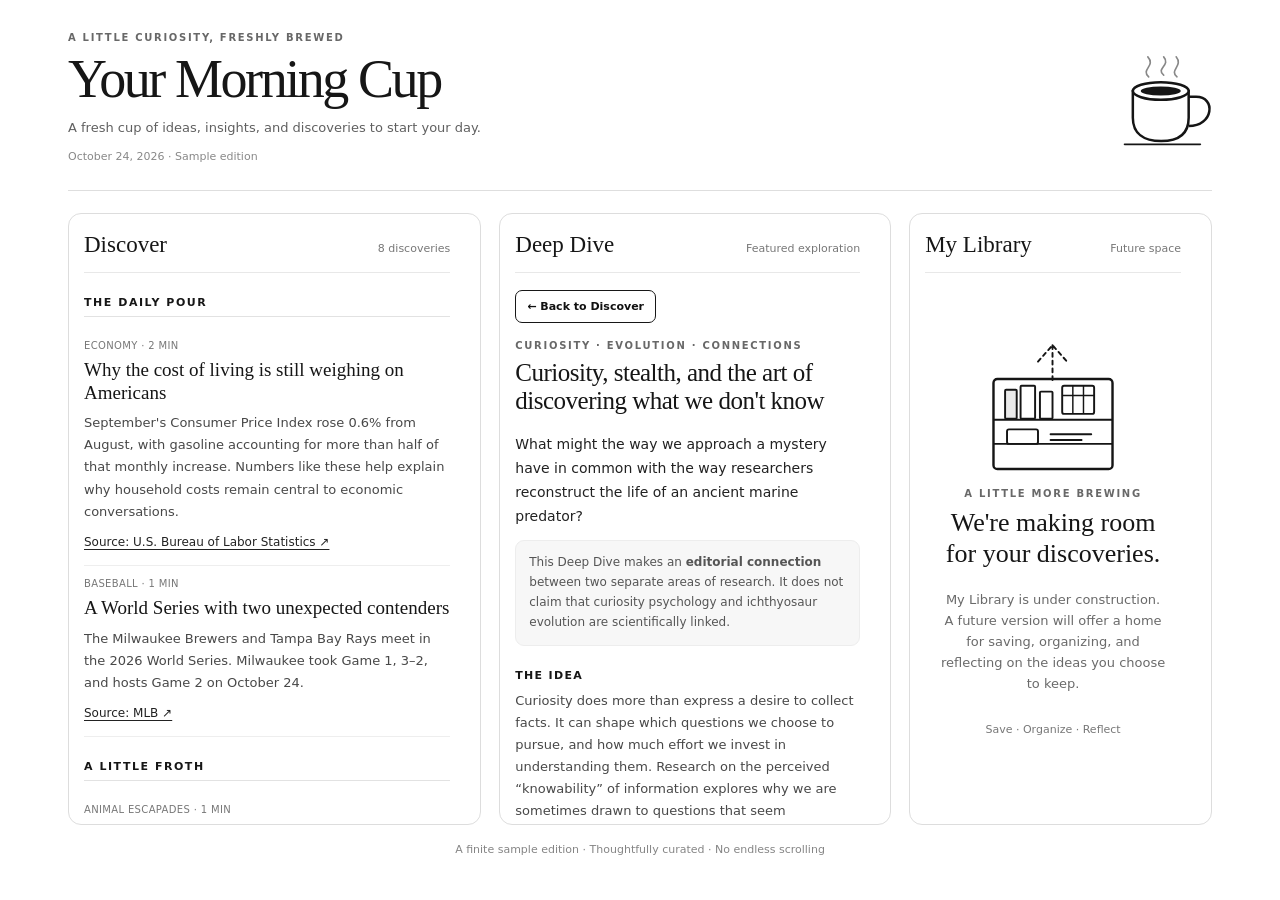
==== index.html @ abd4aefa "Publish Your Morning Cup Phase 1 standalone baseline" ====
<!doctype html><html lang="en"><head><meta charset="utf-8"><meta name="viewport" content="width=device-width, initial-scale=1"><meta name="theme-color" content="#ffffff"><meta name="description" content="Your Morning Cup: a finite, thoughtfully curated collection of ideas and discoveries."><title>Your Morning Cup — Phase 1 Prototype</title><link rel="stylesheet" href="styles.css"><script src="app.js" defer></script></head><body><main id="ymc" class="outer"><header class="hero"><div><div class="over">A little curiosity, freshly brewed</div><h1>Your Morning Cup</h1><p>A fresh cup of ideas, insights, and discoveries to start your day.</p><p style="margin-top:9px;font-size:11px;color:#888">October 24, 2026 · Sample edition</p></div><img class="cup" src="assets/coffee-cup.svg" alt="Illustration of a coffee cup" width="120" height="124"></header>
<nav class="tabs" aria-label="Morning Cup sections" role="tablist"><button class="tab" role="tab" aria-selected="true" aria-controls="ymc-discover" data-go="discover">Discover</button><button class="tab" role="tab" aria-selected="false" aria-controls="ymc-deep" data-go="deep" tabindex="-1">Deep Dive</button><button class="tab" role="tab" aria-selected="false" aria-controls="ymc-library" data-go="library" tabindex="-1">Library</button></nav>
<div class="panels"><section id="ymc-discover" class="pane active" role="tabpanel" aria-label="Discover"><div class="pane-scroll" id="ymc-scroll-discover"><div class="panehead"><h2>Discover</h2><span class="muted">8 discoveries</span></div>
<div class="sect">The Daily Pour</div>
<div class="item"><div class="meta">ECONOMY · 2 MIN</div><h3>Why the cost of living is still weighing on Americans</h3><p>September's Consumer Price Index rose 0.6% from August, with gasoline accounting for more than half of that monthly increase. Numbers like these help explain why household costs remain central to economic conversations.</p><div class="linkline"><a href="https://www.bls.gov/news.release/archives/cpi_10142026.htm" target="_blank" rel="noopener noreferrer">Source: U.S. Bureau of Labor Statistics ↗</a></div></div>
<div class="item"><div class="meta">BASEBALL · 1 MIN</div><h3>A World Series with two unexpected contenders</h3><p>The Milwaukee Brewers and Tampa Bay Rays meet in the 2026 World Series. Milwaukee took Game 1, 3–2, and hosts Game 2 on October 24.</p><div class="linkline"><a href="https://www.mlb.com/news/2026-mlb-playoff-and-world-series-schedule" target="_blank" rel="noopener noreferrer">Source: MLB ↗</a></div></div>
<div class="sect">A Little Froth</div>
<div class="item"><div class="meta">ANIMAL ESCAPADES · 1 MIN</div><h3>The cow who took the Baltimore Beltway</h3><p>A cow that slipped out of her enclosure in Pikesville, Maryland, led an unlikely neighborhood pursuit and ended up slowing traffic on Interstate 695. She was recovered safely.</p><div class="linkline"><a href="https://www.upi.com/Odd_News/2026/10/23/highway-cow-baltimore-county/2371792777080/" target="_blank" rel="noopener noreferrer">Source: UPI ↗</a></div></div>
<div class="item"><div class="meta">ANIMAL ESCAPADES · 1 MIN</div><h3>Two pelicans take an unscheduled outing</h3><p>Joey and Felicity left their habitat at the Pittsburgh Zoo and Aquarium. Both birds were safely recaptured and returned without injuries. Sometimes the lighter stories are simply worth a smile.</p><div class="linkline"><a href="https://www.cbsnews.com/pittsburgh/news/pittsburgh-zoo-pelicans-leave-enclosure/" target="_blank" rel="noopener noreferrer">Source: CBS Pittsburgh ↗</a></div></div>
<div class="sect">Something to Chew On</div>
<div class="item"><div class="meta">PSYCHOLOGY · LEARNING · 3 MIN</div><h3>Curiosity grows when an answer feels within reach</h3><p>Research into curiosity suggests that the sense that a question can be answered—the perceived “knowability” of information—can help explain when curiosity leads people to explore and learn.</p><div class="linkline"><a href="https://pubmed.ncbi.nlm.nih.gov/42365778/" target="_blank" rel="noopener noreferrer">Source: PubMed abstract ↗</a><button class="diveBtn" data-dive="1">Take a Deeper Dive?</button></div></div>
<div class="item"><div class="meta">ASTRONOMY · 2 MIN</div><h3>Look up: the Moon visits the Seven Sisters</h3><p>On October 27–28, the Moon will appear near the Pleiades star cluster. NASA notes that the cluster is visible to the unaided eye, while binoculars reveal more of its beauty.</p><div class="linkline"><a href="https://science.nasa.gov/solar-system/skywatching/whats-up-october-2026-skywatching-tips-from-nasa/" target="_blank" rel="noopener noreferrer">Source: NASA ↗</a></div></div>
<div class="item"><div class="meta">PALEONTOLOGY · 3 MIN</div><h3>A Jurassic hunter with surprising stealth</h3><p>A remarkably preserved ichthyosaur flipper suggests adaptations that may have helped this marine predator hunt quietly. Researchers infer possible hydroacoustic benefits from unusual soft-tissue structures.</p><div class="linkline"><a href="https://www.nature.com/articles/s41586-025-09271-w" target="_blank" rel="noopener noreferrer">Source: Nature abstract ↗</a><button class="diveBtn" data-dive="1">Take a Deeper Dive?</button></div></div>
<div class="sect">The Last Sip</div>
<div class="item"><div class="quote"><p>“Imagination will often carry us to worlds that never were. But without it we go nowhere.”</p><span class="muted">— Carl Sagan</span></div><a href="https://carlsagan.com/books/" target="_blank" rel="noopener noreferrer">Source: The Carl Sagan Portal ↗</a></div>
<div class="edition-end"><svg width="40" height="35" viewBox="0 0 55 50" fill="none" aria-hidden="true"><path d="M8 12h30v17c0 9-6 13-15 13S8 38 8 29V12ZM38 17h7c10 0 8 18-7 18M3 46h46" stroke="#151515" stroke-width="2.5" stroke-linecap="round"/></svg><div class="cupend">Your cup is empty. For now.</div><div class="muted">Enjoy the rest of your day.</div></div></div></section>
<section id="ymc-deep" class="pane" role="tabpanel" aria-label="Deep Dive"><div class="pane-scroll" id="ymc-scroll-deep"><div class="panehead"><h2>Deep Dive</h2><span class="muted">Featured exploration</span></div><button class="back" id="ymc-back">← Back to Discover</button><article class="article"><div class="over">Curiosity · Evolution · Connections</div><h2>Curiosity, stealth, and the art of discovering what we don't know</h2><p class="intro">What might the way we approach a mystery have in common with the way researchers reconstruct the life of an ancient marine predator?</p><div class="note">This Deep Dive makes an <strong>editorial connection</strong> between two separate areas of research. It does not claim that curiosity psychology and ichthyosaur evolution are scientifically linked.</div>
<h4>The Idea</h4><p>Curiosity does more than express a desire to collect facts. It can shape which questions we choose to pursue, and how much effort we invest in understanding them. Research on the perceived “knowability” of information explores why we are sometimes drawn to questions that seem answerable, even when we lack the answer.</p><p>We might not be equally curious about everything we don't know. A question becomes especially inviting when there is just enough of a foothold to believe that investigation will lead somewhere.</p>
<h4>The Unexpected Connection</h4><p>Consider a fossilized flipper from the Jurassic ichthyosaur <em>Temnodontosaurus</em>. Preserved anatomical details—including a serrated trailing edge and other soft-tissue structures—have helped scientists investigate a much larger question: how did this marine predator hunt?</p><p>Researchers used the evidence to propose that those structures helped reduce sound and supported stealth in dimly lit water. The preserved fossil doesn't directly show an ancient hunt; it provides clues from which researchers can make a constrained inference.</p><p>Here lies our editorial connection: both stories illustrate the value of pursuing a question through partial information. In one case, researchers investigate how people become curious; in the other, paleontologists use a rare specimen to investigate behavior that cannot be witnessed directly.</p>
<h4>Where the Comparison Ends</h4><p>The two fields use different evidence and methods. The ichthyosaur study is not evidence about human learning, and curiosity research doesn't explain the animal's evolutionary adaptations. The connection is a way to think about inquiry, not a shared scientific mechanism.</p>
<h4>A Thought to Take Away</h4><p>A good question often sits between what we already understand and what the available evidence might allow us to discover. Sometimes the smallest clue opens an unexpectedly interesting path.</p>
<div class="note"><strong>Want to explore further?</strong> This Deep Dive brings together ideas from the sources below and presents them in a shorter, more accessible format. For a fuller understanding, including the original research and its nuances, explore the linked sources.</div><h4>Sources</h4><ul class="source-list"><li><a href="https://pubmed.ncbi.nlm.nih.gov/42365778/" target="_blank" rel="noopener noreferrer">Knowability predicts curiosity and learning — PubMed abstract ↗</a></li><li><a href="https://www.nature.com/articles/s41586-025-09271-w" target="_blank" rel="noopener noreferrer">Adaptations for stealth in the wing-like flippers of a large ichthyosaur — Nature abstract ↗</a></li></ul><p class="muted">The synthesis above is bounded by the publicly accessible research abstracts; it is not presented as a review of inaccessible full texts.</p><h4>Other Places to Explore</h4><p>For related curiosity-driven exploration, NASA's <a href="https://science.nasa.gov/" target="_blank" rel="noopener noreferrer">open science resources ↗</a> provide another starting point for investigating questions about the natural world.</p></article></div></section>
<section id="ymc-library" class="pane" role="tabpanel" aria-label="Library"><div class="pane-scroll"><div class="panehead"><h2>My Library</h2><span class="muted">Future space</span></div><div class="libraryView"><svg width="150" height="155" viewBox="0 0 155 155" fill="none" aria-label="Illustration of a library under construction" role="img"><rect x="16" y="45" width="123" height="93" rx="4" stroke="#151515" stroke-width="2.5"/><path d="M16 112h123M16 87h123" stroke="#151515" stroke-width="2"/><rect x="28" y="56" width="12" height="30" rx="1" fill="#eaeaea" stroke="#151515" stroke-width="2"/><rect x="44" y="52" width="15" height="34" rx="1" stroke="#151515" stroke-width="2"/><rect x="64" y="58" width="13" height="28" rx="1" stroke="#151515" stroke-width="2"/><rect x="87" y="52" width="33" height="29" rx="2" stroke="#151515" stroke-width="2"/><path d="M87 62h33M98 52v29M109 52v29" stroke="#151515" stroke-width="1.5"/><rect x="30" y="97" width="32" height="15" rx="2" stroke="#151515" stroke-width="2"/><path d="M75 102h42M75 108h32" stroke="#151515" stroke-width="2" stroke-linecap="round"/><path d="M62 27l15-17 15 17M77 10v37" stroke="#151515" stroke-width="2" stroke-linecap="round" stroke-linejoin="round" stroke-dasharray="4 4"/></svg><div class="over">A little more brewing</div><h3>We're making room<br>for your discoveries.</h3><p>My Library is under construction. A future version will offer a home for saving, organizing, and reflecting on the ideas you choose to keep.</p><div class="muted" style="margin-top:16px">Save · Organize · Reflect</div></div></div></section></div><footer class="foot">A finite sample edition · Thoughtfully curated · No endless scrolling</footer></main></body></html>
---- styles.css ----
:root{font-family:ui-sans-serif,system-ui,-apple-system,BlinkMacSystemFont,"Segoe UI",sans-serif;color:#161616;background:#fff}*{box-sizing:border-box}body{margin:0}button{font:inherit;cursor:pointer}a{color:#222;text-decoration:underline;text-underline-offset:3px}button:focus-visible,a:focus-visible{outline:3px solid #111;outline-offset:3px}.outer{max-width:1180px;margin:auto;padding:24px 18px 18px}.hero{display:flex;justify-content:space-between;gap:20px;align-items:center;border-bottom:1px solid #dedede;padding:8px 0 22px}h1{font-family:Georgia,serif;font-size:clamp(32px,6vw,54px);font-weight:500;line-height:1.08;letter-spacing:-.045em;margin:7px 0 10px}.over{font-size:10px;letter-spacing:.17em;text-transform:uppercase;font-weight:750;color:#686868}.hero p{font-size:13px;line-height:1.6;color:#606060;margin:0;max-width:440px}.cup{width:100px;height:105px;flex-shrink:0}.tabs{display:flex;margin-top:18px;border-bottom:1px solid #ddd;gap:3px}.tab{background:white;border:0;color:#777;padding:13px 15px;font-size:13px;border-bottom:2px solid transparent}.tab[aria-selected=true]{color:#111;font-weight:750;border-bottom-color:#111}.panels{display:grid;grid-template-columns:1fr;gap:18px;margin-top:18px}.pane{display:none;min-width:0;border:1px solid #ddd;border-radius:13px;background:white;overflow:hidden}.pane.active{display:block}.pane-scroll{max-height:590px;overflow-y:auto;overscroll-behavior:contain;scrollbar-gutter:stable;padding:20px 19px}.panehead{display:flex;align-items:baseline;justify-content:space-between;gap:8px;border-bottom:1px solid #e8e8e8;padding-bottom:14px;margin-bottom:17px}.panehead h2{font-family:Georgia,serif;font-size:26px;font-weight:500;margin:0}.muted{color:#777;font-size:11px}.sect{margin:23px 0 11px;padding-bottom:7px;border-bottom:1px solid #e2e2e2;font-size:11px;letter-spacing:.14em;text-transform:uppercase;font-weight:800}.sect:first-of-type{margin-top:5px}.item{padding:12px 0 16px;border-bottom:1px solid #eee}.item:last-child{border-bottom:0}.meta{font-size:10px;color:#777;letter-spacing:.035em}h3{font-family:Georgia,serif;font-size:20px;line-height:1.2;font-weight:500;margin:8px 0}.item p,.article p{font-size:13px;line-height:1.7;color:#484848;margin:7px 0 12px}.linkline{display:flex;align-items:center;gap:14px;flex-wrap:wrap}.linkline a{font-size:12px}.diveBtn,.back{border:1px solid #171717;background:#171717;color:#fff;border-radius:7px;font-size:11px;padding:9px 11px;font-weight:700}.back{background:#fff;color:#111;margin-bottom:17px}.article h2{font-family:Georgia,serif;font-size:29px;font-weight:500;line-height:1.15;letter-spacing:-.02em;margin:8px 0 17px}.article h4{font-size:11px;text-transform:uppercase;letter-spacing:.12em;margin:23px 0 8px}.article .intro{font-size:14px;color:#222}.quote{border-left:2px solid #222;padding:8px 15px;margin:14px 0}.quote p{font-family:Georgia,serif;font-size:18px;line-height:1.5;color:#222}.libraryView{min-height:380px;display:flex;flex-direction:column;align-items:center;justify-content:center;text-align:center;padding:15px}.libraryView h3{font-size:26px}.libraryView p{font-size:13px;line-height:1.6;color:#6a6a6a;max-width:260px}.foot{padding:18px 0 5px;text-align:center;color:#858585;font-size:11px}.source-list{padding-left:18px}.source-list li{font-size:12px;line-height:1.6;margin:7px 0}.edition-end{text-align:center;padding:25px 10px 5px}.edition-end .cupend{font-family:Georgia,serif;font-size:19px;margin:6px 0}.note{background:#f7f7f7;border:1px solid #ededed;border-radius:9px;padding:12px 13px;font-size:12px;line-height:1.65;color:#555;margin:12px 0}@media(min-width:1000px){.tabs{display:none}.panels{grid-template-columns:1.16fr 1.1fr .85fr;margin-top:22px}.pane,.pane.active{display:block}.pane-scroll{height:610px;max-height:610px;padding:18px 15px}.panehead h2{font-size:23px}.hero{padding-bottom:24px}.item h3{font-size:19px}.article h2{font-size:25px}.libraryView{min-height:490px}}@media(min-width:640px) and (max-width:999px){.outer{padding:30px}.pane-scroll{max-height:650px}.cup{width:116px;height:120px}}@media(max-width:390px){.outer{padding:18px 12px}.hero{gap:8px}.cup{width:72px;height:86px}.tab{padding:12px 11px}.pane-scroll{padding:17px 14px}}
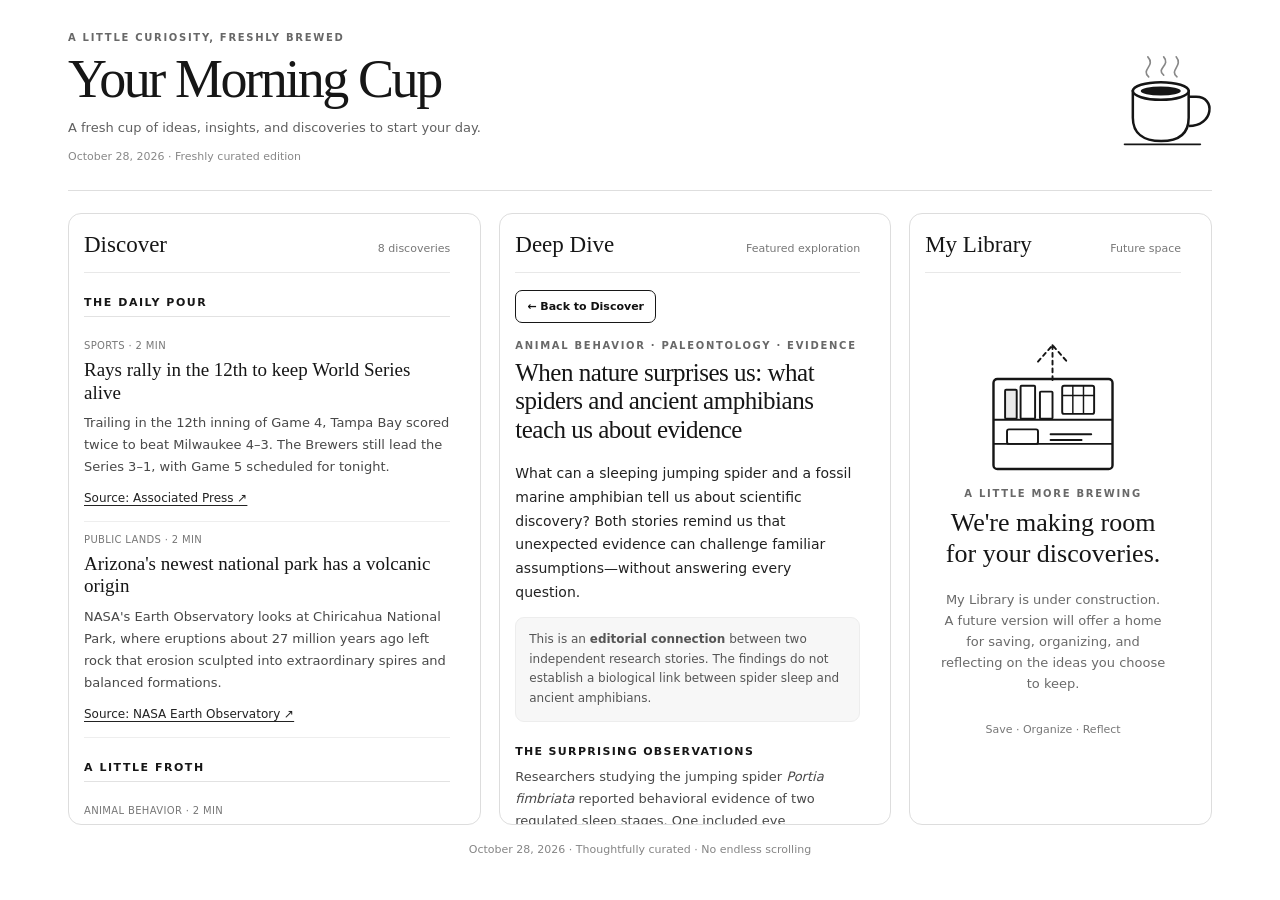
==== commit fc8428b9: "Refresh October 28 edition with new sourced discoveries and Deep Dive" ====
--- a/index.html
+++ b/index.html
@@ -1,23 +1,19 @@
-<!doctype html><html lang="en"><head><meta charset="utf-8"><meta name="viewport" content="width=device-width, initial-scale=1"><meta name="theme-color" content="#ffffff"><meta name="description" content="Your Morning Cup: a finite, thoughtfully curated collection of ideas and discoveries."><title>Your Morning Cup — Phase 1 Prototype</title><link rel="stylesheet" href="styles.css"><script src="app.js" defer></script></head><body><main id="ymc" class="outer"><header class="hero"><div><div class="over">A little curiosity, freshly brewed</div><h1>Your Morning Cup</h1><p>A fresh cup of ideas, insights, and discoveries to start your day.</p><p style="margin-top:9px;font-size:11px;color:#888">October 24, 2026 · Sample edition</p></div><img class="cup" src="assets/coffee-cup.svg" alt="Illustration of a coffee cup" width="120" height="124"></header>
-<nav class="tabs" aria-label="Morning Cup sections" role="tablist"><button class="tab" role="tab" aria-selected="true" aria-controls="ymc-discover" data-go="discover">Discover</button><button class="tab" role="tab" aria-selected="false" aria-controls="ymc-deep" data-go="deep" tabindex="-1">Deep Dive</button><button class="tab" role="tab" aria-selected="false" aria-controls="ymc-library" data-go="library" tabindex="-1">Library</button></nav>
-<div class="panels"><section id="ymc-discover" class="pane active" role="tabpanel" aria-label="Discover"><div class="pane-scroll" id="ymc-scroll-discover"><div class="panehead"><h2>Discover</h2><span class="muted">8 discoveries</span></div>
+<!DOCTYPE html>
+<html lang="en"><head><meta charset="utf-8"/><meta content="width=device-width, initial-scale=1" name="viewport"/><meta content="#ffffff" name="theme-color"/><meta content="Your Morning Cup: a finite, thoughtfully curated collection of ideas and discoveries." name="description"/><title>Your Morning Cup — Phase 1 Prototype</title><link href="styles.css" rel="stylesheet"/><script defer="" src="app.js"></script></head><body><main class="outer" id="ymc"><header class="hero"><div><div class="over">A little curiosity, freshly brewed</div><h1>Your Morning Cup</h1><p>A fresh cup of ideas, insights, and discoveries to start your day.</p><p style="margin-top:9px;font-size:11px;color:#888">October 28, 2026 · Freshly curated edition</p></div><img alt="Illustration of a coffee cup" class="cup" height="124" src="assets/coffee-cup.svg" width="120"/></header>
+<nav aria-label="Morning Cup sections" class="tabs" role="tablist"><button aria-controls="ymc-discover" aria-selected="true" class="tab" data-go="discover" role="tab">Discover</button><button aria-controls="ymc-deep" aria-selected="false" class="tab" data-go="deep" role="tab" tabindex="-1">Deep Dive</button><button aria-controls="ymc-library" aria-selected="false" class="tab" data-go="library" role="tab" tabindex="-1">Library</button></nav>
+<div class="panels"><section aria-label="Discover" class="pane active" id="ymc-discover" role="tabpanel"><div class="pane-scroll" id="ymc-scroll-discover"><div class="panehead"><h2>Discover</h2><span class="muted">8 discoveries</span></div>
 <div class="sect">The Daily Pour</div>
-<div class="item"><div class="meta">ECONOMY · 2 MIN</div><h3>Why the cost of living is still weighing on Americans</h3><p>September's Consumer Price Index rose 0.6% from August, with gasoline accounting for more than half of that monthly increase. Numbers like these help explain why household costs remain central to economic conversations.</p><div class="linkline"><a href="https://www.bls.gov/news.release/archives/cpi_10142026.htm" target="_blank" rel="noopener noreferrer">Source: U.S. Bureau of Labor Statistics ↗</a></div></div>
-<div class="item"><div class="meta">BASEBALL · 1 MIN</div><h3>A World Series with two unexpected contenders</h3><p>The Milwaukee Brewers and Tampa Bay Rays meet in the 2026 World Series. Milwaukee took Game 1, 3–2, and hosts Game 2 on October 24.</p><div class="linkline"><a href="https://www.mlb.com/news/2026-mlb-playoff-and-world-series-schedule" target="_blank" rel="noopener noreferrer">Source: MLB ↗</a></div></div>
+<div class="item"><div class="meta">SPORTS · 2 MIN</div><h3>Rays rally in the 12th to keep World Series alive</h3><p>Trailing in the 12th inning of Game 4, Tampa Bay scored twice to beat Milwaukee 4–3. The Brewers still lead the Series 3–1, with Game 5 scheduled for tonight.</p><div class="linkline"><a href="https://apnews.com/article/8b8b1c9dba76a30e74ddaca2a929847b" rel="noopener noreferrer" target="_blank">Source: Associated Press ↗</a></div></div>
+<div class="item"><div class="meta">PUBLIC LANDS · 2 MIN</div><h3>Arizona's newest national park has a volcanic origin</h3><p>NASA's Earth Observatory looks at Chiricahua National Park, where eruptions about 27 million years ago left rock that erosion sculpted into extraordinary spires and balanced formations.</p><div class="linkline"><a href="https://science.nasa.gov/earth/earth-observatory/the-land-of-the-standing-up-rocks/" rel="noopener noreferrer" target="_blank">Source: NASA Earth Observatory ↗</a></div></div>
 <div class="sect">A Little Froth</div>
-<div class="item"><div class="meta">ANIMAL ESCAPADES · 1 MIN</div><h3>The cow who took the Baltimore Beltway</h3><p>A cow that slipped out of her enclosure in Pikesville, Maryland, led an unlikely neighborhood pursuit and ended up slowing traffic on Interstate 695. She was recovered safely.</p><div class="linkline"><a href="https://www.upi.com/Odd_News/2026/10/23/highway-cow-baltimore-county/2371792777080/" target="_blank" rel="noopener noreferrer">Source: UPI ↗</a></div></div>
-<div class="item"><div class="meta">ANIMAL ESCAPADES · 1 MIN</div><h3>Two pelicans take an unscheduled outing</h3><p>Joey and Felicity left their habitat at the Pittsburgh Zoo and Aquarium. Both birds were safely recaptured and returned without injuries. Sometimes the lighter stories are simply worth a smile.</p><div class="linkline"><a href="https://www.cbsnews.com/pittsburgh/news/pittsburgh-zoo-pelicans-leave-enclosure/" target="_blank" rel="noopener noreferrer">Source: CBS Pittsburgh ↗</a></div></div>
+<div class="item"><div class="meta">ANIMAL BEHAVIOR · 2 MIN</div><h3>Do spiders dream? Their sleep is surprisingly complicated</h3><p>Researchers studying jumping spiders observed two sleep stages, including REM-like eye movements and muscle twitches. The findings do not establish that spiders dream—but they do challenge simple assumptions about animal sleep.</p><div class="linkline"><a href="https://www.sciencedaily.com/releases/2026/10/261026225555.htm" rel="noopener noreferrer" target="_blank">Source: ScienceDaily / University of Bonn ↗</a><button class="diveBtn" data-dive="1">Take a Deeper Dive?</button></div></div>
+<div class="item"><div class="meta">SPACE ODDITIES · 1 MIN</div><h3>One moon briefly disappears behind another</h3><p>NASA's astronomy picture for today shows Ganymede passing in front of Io. The rare mutual occultation is a reminder that Jupiter's moons put on their own celestial performances.</p><div class="linkline"><a href="https://science.nasa.gov/image-article/apod-2026-october-28-the-mutual-occultation-of-ganymede-and-io/" rel="noopener noreferrer" target="_blank">Source: NASA Astronomy Picture of the Day ↗</a></div></div>
 <div class="sect">Something to Chew On</div>
-<div class="item"><div class="meta">PSYCHOLOGY · LEARNING · 3 MIN</div><h3>Curiosity grows when an answer feels within reach</h3><p>Research into curiosity suggests that the sense that a question can be answered—the perceived “knowability” of information—can help explain when curiosity leads people to explore and learn.</p><div class="linkline"><a href="https://pubmed.ncbi.nlm.nih.gov/42365778/" target="_blank" rel="noopener noreferrer">Source: PubMed abstract ↗</a><button class="diveBtn" data-dive="1">Take a Deeper Dive?</button></div></div>
-<div class="item"><div class="meta">ASTRONOMY · 2 MIN</div><h3>Look up: the Moon visits the Seven Sisters</h3><p>On October 27–28, the Moon will appear near the Pleiades star cluster. NASA notes that the cluster is visible to the unaided eye, while binoculars reveal more of its beauty.</p><div class="linkline"><a href="https://science.nasa.gov/solar-system/skywatching/whats-up-october-2026-skywatching-tips-from-nasa/" target="_blank" rel="noopener noreferrer">Source: NASA ↗</a></div></div>
-<div class="item"><div class="meta">PALEONTOLOGY · 3 MIN</div><h3>A Jurassic hunter with surprising stealth</h3><p>A remarkably preserved ichthyosaur flipper suggests adaptations that may have helped this marine predator hunt quietly. Researchers infer possible hydroacoustic benefits from unusual soft-tissue structures.</p><div class="linkline"><a href="https://www.nature.com/articles/s41586-025-09271-w" target="_blank" rel="noopener noreferrer">Source: Nature abstract ↗</a><button class="diveBtn" data-dive="1">Take a Deeper Dive?</button></div></div>
+<div class="item"><div class="meta">PALEONTOLOGY · 3 MIN</div><h3>An ancient amphibian that lived at sea</h3><p>New fossils from roughly 237 million years ago point to an armored amphibian that may have spent its life in salt water—an unexpected evolutionary solution for animals whose skin generally presents challenges in marine environments.</p><div class="linkline"><a href="https://www.reuters.com/business/environment/ancient-armored-bottom-feeder-is-first-seagoing-amphibian-2026-10-27/" rel="noopener noreferrer" target="_blank">Source: Reuters ↗</a><button class="diveBtn" data-dive="1">Take a Deeper Dive?</button></div></div>
+<div class="item"><div class="meta">GEOLOGY · 2 MIN</div><h3>How volcanoes built a landscape of stone towers</h3><p>The rock pinnacles at Chiricahua began with enormous volcanic deposits; weathering and erosion did the patient sculpting. NASA's satellite view reveals the larger landscape surrounding those formations.</p><div class="linkline"><a href="https://science.nasa.gov/earth/earth-observatory/the-land-of-the-standing-up-rocks/" rel="noopener noreferrer" target="_blank">Source: NASA Earth Observatory ↗</a></div></div>
+<div class="item"><div class="meta">ASTRONOMY · 2 MIN</div><h3>Why Jupiter's moons sometimes eclipse each other</h3><p>The alignment needed to see one Galilean moon pass in front of another from Earth occurs around Jupiter's equinox. These events reveal how our viewing angle changes what we can observe.</p><div class="linkline"><a href="https://science.nasa.gov/image-article/apod-2026-october-28-the-mutual-occultation-of-ganymede-and-io/" rel="noopener noreferrer" target="_blank">Source: NASA Astronomy Picture of the Day ↗</a></div></div>
 <div class="sect">The Last Sip</div>
-<div class="item"><div class="quote"><p>“Imagination will often carry us to worlds that never were. But without it we go nowhere.”</p><span class="muted">— Carl Sagan</span></div><a href="https://carlsagan.com/books/" target="_blank" rel="noopener noreferrer">Source: The Carl Sagan Portal ↗</a></div>
-<div class="edition-end"><svg width="40" height="35" viewBox="0 0 55 50" fill="none" aria-hidden="true"><path d="M8 12h30v17c0 9-6 13-15 13S8 38 8 29V12ZM38 17h7c10 0 8 18-7 18M3 46h46" stroke="#151515" stroke-width="2.5" stroke-linecap="round"/></svg><div class="cupend">Your cup is empty. For now.</div><div class="muted">Enjoy the rest of your day.</div></div></div></section>
-<section id="ymc-deep" class="pane" role="tabpanel" aria-label="Deep Dive"><div class="pane-scroll" id="ymc-scroll-deep"><div class="panehead"><h2>Deep Dive</h2><span class="muted">Featured exploration</span></div><button class="back" id="ymc-back">← Back to Discover</button><article class="article"><div class="over">Curiosity · Evolution · Connections</div><h2>Curiosity, stealth, and the art of discovering what we don't know</h2><p class="intro">What might the way we approach a mystery have in common with the way researchers reconstruct the life of an ancient marine predator?</p><div class="note">This Deep Dive makes an <strong>editorial connection</strong> between two separate areas of research. It does not claim that curiosity psychology and ichthyosaur evolution are scientifically linked.</div>
-<h4>The Idea</h4><p>Curiosity does more than express a desire to collect facts. It can shape which questions we choose to pursue, and how much effort we invest in understanding them. Research on the perceived “knowability” of information explores why we are sometimes drawn to questions that seem answerable, even when we lack the answer.</p><p>We might not be equally curious about everything we don't know. A question becomes especially inviting when there is just enough of a foothold to believe that investigation will lead somewhere.</p>
-<h4>The Unexpected Connection</h4><p>Consider a fossilized flipper from the Jurassic ichthyosaur <em>Temnodontosaurus</em>. Preserved anatomical details—including a serrated trailing edge and other soft-tissue structures—have helped scientists investigate a much larger question: how did this marine predator hunt?</p><p>Researchers used the evidence to propose that those structures helped reduce sound and supported stealth in dimly lit water. The preserved fossil doesn't directly show an ancient hunt; it provides clues from which researchers can make a constrained inference.</p><p>Here lies our editorial connection: both stories illustrate the value of pursuing a question through partial information. In one case, researchers investigate how people become curious; in the other, paleontologists use a rare specimen to investigate behavior that cannot be witnessed directly.</p>
-<h4>Where the Comparison Ends</h4><p>The two fields use different evidence and methods. The ichthyosaur study is not evidence about human learning, and curiosity research doesn't explain the animal's evolutionary adaptations. The connection is a way to think about inquiry, not a shared scientific mechanism.</p>
-<h4>A Thought to Take Away</h4><p>A good question often sits between what we already understand and what the available evidence might allow us to discover. Sometimes the smallest clue opens an unexpectedly interesting path.</p>
-<div class="note"><strong>Want to explore further?</strong> This Deep Dive brings together ideas from the sources below and presents them in a shorter, more accessible format. For a fuller understanding, including the original research and its nuances, explore the linked sources.</div><h4>Sources</h4><ul class="source-list"><li><a href="https://pubmed.ncbi.nlm.nih.gov/42365778/" target="_blank" rel="noopener noreferrer">Knowability predicts curiosity and learning — PubMed abstract ↗</a></li><li><a href="https://www.nature.com/articles/s41586-025-09271-w" target="_blank" rel="noopener noreferrer">Adaptations for stealth in the wing-like flippers of a large ichthyosaur — Nature abstract ↗</a></li></ul><p class="muted">The synthesis above is bounded by the publicly accessible research abstracts; it is not presented as a review of inaccessible full texts.</p><h4>Other Places to Explore</h4><p>For related curiosity-driven exploration, NASA's <a href="https://science.nasa.gov/" target="_blank" rel="noopener noreferrer">open science resources ↗</a> provide another starting point for investigating questions about the natural world.</p></article></div></section>
-<section id="ymc-library" class="pane" role="tabpanel" aria-label="Library"><div class="pane-scroll"><div class="panehead"><h2>My Library</h2><span class="muted">Future space</span></div><div class="libraryView"><svg width="150" height="155" viewBox="0 0 155 155" fill="none" aria-label="Illustration of a library under construction" role="img"><rect x="16" y="45" width="123" height="93" rx="4" stroke="#151515" stroke-width="2.5"/><path d="M16 112h123M16 87h123" stroke="#151515" stroke-width="2"/><rect x="28" y="56" width="12" height="30" rx="1" fill="#eaeaea" stroke="#151515" stroke-width="2"/><rect x="44" y="52" width="15" height="34" rx="1" stroke="#151515" stroke-width="2"/><rect x="64" y="58" width="13" height="28" rx="1" stroke="#151515" stroke-width="2"/><rect x="87" y="52" width="33" height="29" rx="2" stroke="#151515" stroke-width="2"/><path d="M87 62h33M98 52v29M109 52v29" stroke="#151515" stroke-width="1.5"/><rect x="30" y="97" width="32" height="15" rx="2" stroke="#151515" stroke-width="2"/><path d="M75 102h42M75 108h32" stroke="#151515" stroke-width="2" stroke-linecap="round"/><path d="M62 27l15-17 15 17M77 10v37" stroke="#151515" stroke-width="2" stroke-linecap="round" stroke-linejoin="round" stroke-dasharray="4 4"/></svg><div class="over">A little more brewing</div><h3>We're making room<br>for your discoveries.</h3><p>My Library is under construction. A future version will offer a home for saving, organizing, and reflecting on the ideas you choose to keep.</p><div class="muted" style="margin-top:16px">Save · Organize · Reflect</div></div></div></section></div><footer class="foot">A finite sample edition · Thoughtfully curated · No endless scrolling</footer></main></body></html>+<div class="item"><div class="quote"><p>“Imagination will often carry us to worlds that never were. But without it we go nowhere.”</p><span class="muted">— Carl Sagan</span></div><a href="https://carlsagan.com/books/" rel="noopener noreferrer" target="_blank">Source: The Carl Sagan Portal ↗</a></div>
+<div class="edition-end"><svg aria-hidden="true" fill="none" height="35" viewbox="0 0 55 50" width="40"><path d="M8 12h30v17c0 9-6 13-15 13S8 38 8 29V12ZM38 17h7c10 0 8 18-7 18M3 46h46" stroke="#151515" stroke-linecap="round" stroke-width="2.5"></path></svg><div class="cupend">Your cup is empty. For now.</div><div class="muted">Enjoy the rest of your day.</div></div></div></section>
+<section aria-label="Deep Dive" class="pane" id="ymc-deep" role="tabpanel"><div class="pane-scroll" id="ymc-scroll-deep"><div class="panehead"><h2>Deep Dive</h2><span class="muted">Featured exploration</span></div><button class="back" id="ymc-back">← Back to Discover</button><article class="article"><div class="over">Animal behavior · Paleontology · Evidence</div><h2>When nature surprises us: what spiders and ancient amphibians teach us about evidence</h2><p class="intro">What can a sleeping jumping spider and a fossil marine amphibian tell us about scientific discovery? Both stories remind us that unexpected evidence can challenge familiar assumptions—without answering every question.</p><div class="note">This is an <strong>editorial connection</strong> between two independent research stories. The findings do not establish a biological link between spider sleep and ancient amphibians.</div><h4>The surprising observations</h4><p>Researchers studying the jumping spider <em>Portia fimbriata</em> reported behavioral evidence of two regulated sleep stages. One included eye movements and muscle twitches similar in appearance to REM sleep. That is intriguing, but it does not show that spiders experience dreams.</p><p>Separately, fossil discoveries in China point to <em>Gerrothorax maritimus</em>, an amphibian that apparently lived in Triassic seas about 237 million years ago. Its armor and other characteristics have prompted hypotheses about how it managed the challenges of salt water.</p><h4>What the evidence can—and cannot—tell us</h4><p>Spider researchers observed behavior and responses to disturbance; they did not directly measure dream experiences. Paleontologists interpreted anatomy, sediment context, and chemical evidence; they cannot watch the extinct animal swim. Each field asks questions that its available evidence can address.</p><h4>The connection worth keeping</h4><p>Discovery often begins when observations fail to fit our expectations. Good inquiry means following those clues while keeping claims within what the evidence supports.</p><div class="note"><strong>Want to explore further?</strong> These are short summaries of publicly accessible reporting. Use the original sources below for methods, uncertainties, and context.</div><h4>Sources</h4><ul class="source-list"><li><a href="https://www.sciencedaily.com/releases/2026/10/261026225555.htm" rel="noopener noreferrer" target="_blank">University of Bonn research on spider sleep — ScienceDaily ↗</a></li><li><a href="https://www.reuters.com/business/environment/ancient-armored-bottom-feeder-is-first-seagoing-amphibian-2026-10-27/" rel="noopener noreferrer" target="_blank">Early marine amphibian fossil research — Reuters ↗</a></li></ul><p class="muted">This Deep Dive presents a bounded synthesis of linked reports; it is not a substitute for their full research papers.</p><h4>Other Places to Explore</h4><p>For additional curiosity-driven science discoveries, explore <a href="https://science.nasa.gov/" rel="noopener noreferrer" target="_blank">NASA Science ↗</a>.</p></article></div></section>
+<section aria-label="Library" class="pane" id="ymc-library" role="tabpanel"><div class="pane-scroll"><div class="panehead"><h2>My Library</h2><span class="muted">Future space</span></div><div class="libraryView"><svg aria-label="Illustration of a library under construction" fill="none" height="155" role="img" viewbox="0 0 155 155" width="150"><rect height="93" rx="4" stroke="#151515" stroke-width="2.5" width="123" x="16" y="45"></rect><path d="M16 112h123M16 87h123" stroke="#151515" stroke-width="2"></path><rect fill="#eaeaea" height="30" rx="1" stroke="#151515" stroke-width="2" width="12" x="28" y="56"></rect><rect height="34" rx="1" stroke="#151515" stroke-width="2" width="15" x="44" y="52"></rect><rect height="28" rx="1" stroke="#151515" stroke-width="2" width="13" x="64" y="58"></rect><rect height="29" rx="2" stroke="#151515" stroke-width="2" width="33" x="87" y="52"></rect><path d="M87 62h33M98 52v29M109 52v29" stroke="#151515" stroke-width="1.5"></path><rect height="15" rx="2" stroke="#151515" stroke-width="2" width="32" x="30" y="97"></rect><path d="M75 102h42M75 108h32" stroke="#151515" stroke-linecap="round" stroke-width="2"></path><path d="M62 27l15-17 15 17M77 10v37" stroke="#151515" stroke-dasharray="4 4" stroke-linecap="round" stroke-linejoin="round" stroke-width="2"></path></svg><div class="over">A little more brewing</div><h3>We're making room<br/>for your discoveries.</h3><p>My Library is under construction. A future version will offer a home for saving, organizing, and reflecting on the ideas you choose to keep.</p><div class="muted" style="margin-top:16px">Save · Organize · Reflect</div></div></div></section></div><footer class="foot">October 28, 2026 · Thoughtfully curated · No endless scrolling</footer></main></body></html>
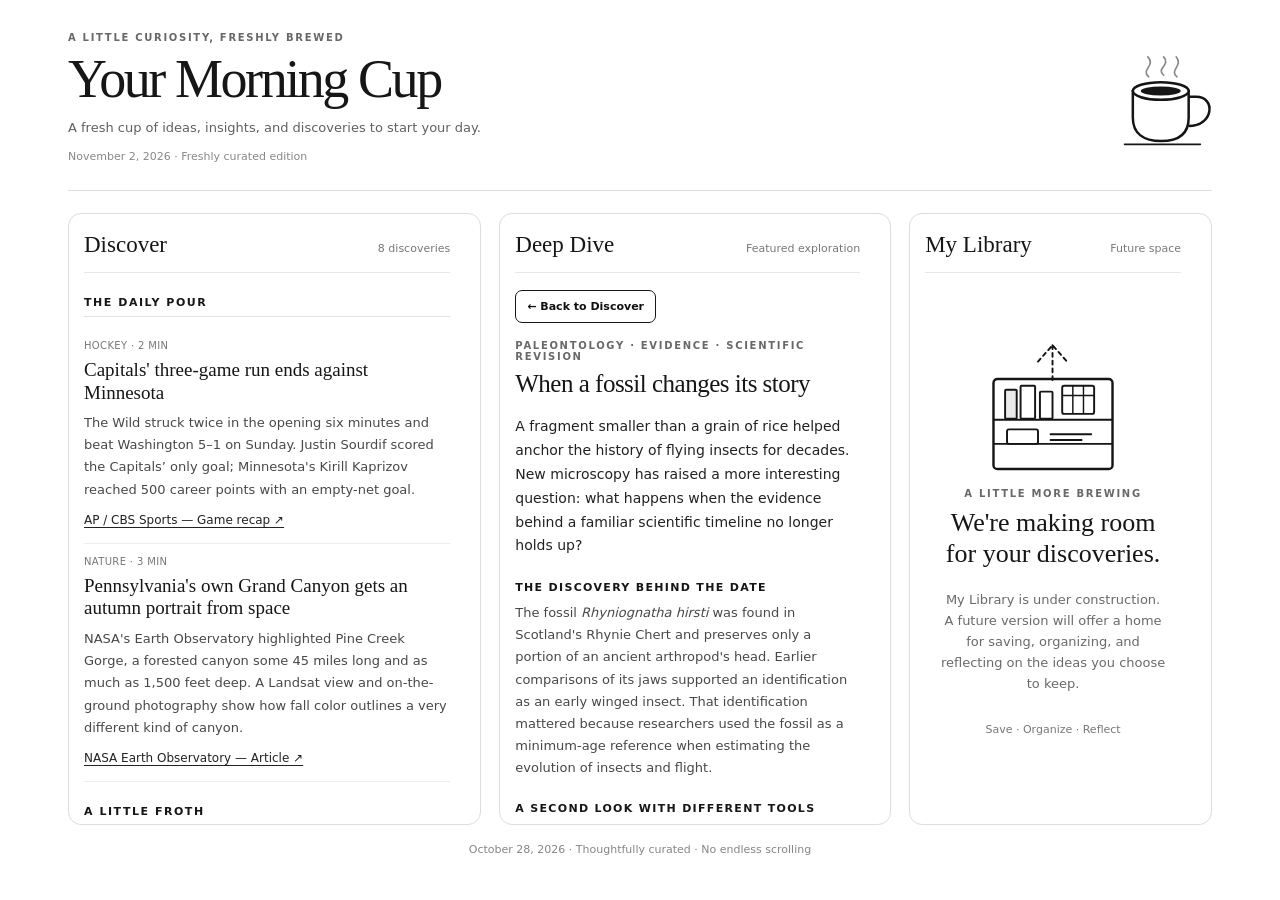
==== commit 7d5629d1: "pilot: mirror date-aware approved catalog edition assembly in development" ====
--- a/index.html
+++ b/index.html
@@ -1,5 +1,5 @@
 <!DOCTYPE html>
-<html lang="en"><head><meta charset="utf-8"/><meta content="width=device-width, initial-scale=1" name="viewport"/><meta content="#ffffff" name="theme-color"/><meta content="Your Morning Cup: a finite, thoughtfully curated collection of ideas and discoveries." name="description"/><title>Your Morning Cup — Phase 1 Prototype</title><link href="styles.css" rel="stylesheet"/><script defer="" src="app.js"></script></head><body><main class="outer" id="ymc"><header class="hero"><div><div class="over">A little curiosity, freshly brewed</div><h1>Your Morning Cup</h1><p>A fresh cup of ideas, insights, and discoveries to start your day.</p><p style="margin-top:9px;font-size:11px;color:#888">October 28, 2026 · Freshly curated edition</p></div><img alt="Illustration of a coffee cup" class="cup" height="124" src="assets/coffee-cup.svg" width="120"/></header>
+<html lang="en"><head><meta charset="utf-8"/><meta content="width=device-width, initial-scale=1" name="viewport"/><meta content="#ffffff" name="theme-color"/><meta content="Your Morning Cup: a finite, thoughtfully curated collection of ideas and discoveries." name="description"/><title>Your Morning Cup — Phase 1 Prototype</title><link rel="apple-touch-icon" sizes="180x180" href="assets/morning-cup-icon.png"/><meta name="apple-mobile-web-app-title" content="Morning Cup"/><link href="styles.css" rel="stylesheet"/><script defer="" src="app.js"></script><script defer="" src="catalog-loader.js?v=20261119-pilot1"></script></head><body><main class="outer" id="ymc"><header class="hero"><div><div class="over">A little curiosity, freshly brewed</div><h1>Your Morning Cup</h1><p>A fresh cup of ideas, insights, and discoveries to start your day.</p><p style="margin-top:9px;font-size:11px;color:#888">October 28, 2026 · Freshly curated edition</p></div><img alt="Illustration of a coffee cup" class="cup" height="124" src="assets/coffee-cup.svg" width="120"/></header>
 <nav aria-label="Morning Cup sections" class="tabs" role="tablist"><button aria-controls="ymc-discover" aria-selected="true" class="tab" data-go="discover" role="tab">Discover</button><button aria-controls="ymc-deep" aria-selected="false" class="tab" data-go="deep" role="tab" tabindex="-1">Deep Dive</button><button aria-controls="ymc-library" aria-selected="false" class="tab" data-go="library" role="tab" tabindex="-1">Library</button></nav>
 <div class="panels"><section aria-label="Discover" class="pane active" id="ymc-discover" role="tabpanel"><div class="pane-scroll" id="ymc-scroll-discover"><div class="panehead"><h2>Discover</h2><span class="muted">8 discoveries</span></div>
 <div class="sect">The Daily Pour</div>
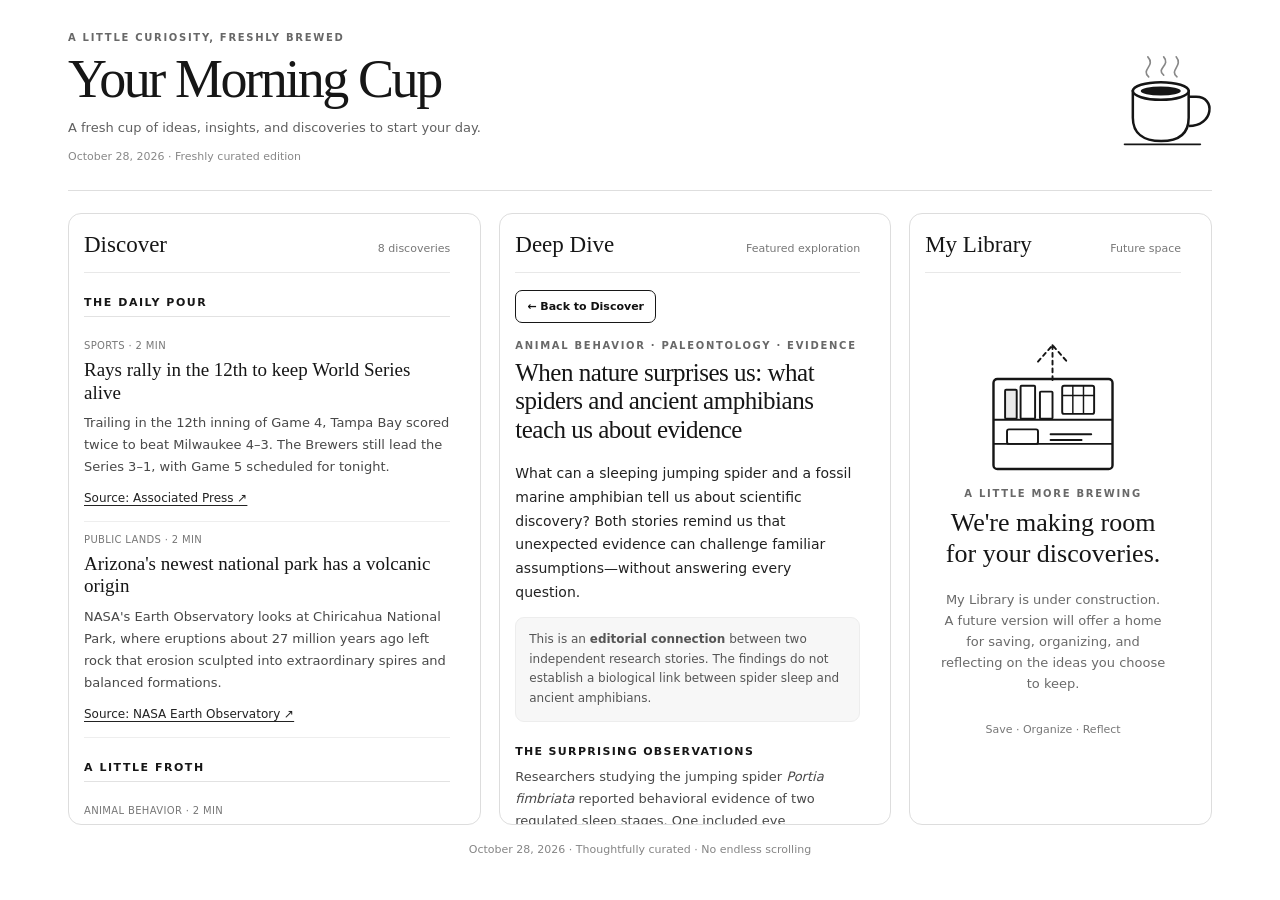
==== commit ec917993: "pilot: mirror three Deep Dives and working navigation in development" ====
--- a/index.html
+++ b/index.html
@@ -1,5 +1,5 @@
 <!DOCTYPE html>
-<html lang="en"><head><meta charset="utf-8"/><meta content="width=device-width, initial-scale=1" name="viewport"/><meta content="#ffffff" name="theme-color"/><meta content="Your Morning Cup: a finite, thoughtfully curated collection of ideas and discoveries." name="description"/><title>Your Morning Cup — Phase 1 Prototype</title><link rel="apple-touch-icon" sizes="180x180" href="assets/morning-cup-icon.png"/><meta name="apple-mobile-web-app-title" content="Morning Cup"/><link href="styles.css" rel="stylesheet"/><script defer="" src="app.js"></script><script defer="" src="catalog-loader.js?v=20261119-pilot1"></script></head><body><main class="outer" id="ymc"><header class="hero"><div><div class="over">A little curiosity, freshly brewed</div><h1>Your Morning Cup</h1><p>A fresh cup of ideas, insights, and discoveries to start your day.</p><p style="margin-top:9px;font-size:11px;color:#888">October 28, 2026 · Freshly curated edition</p></div><img alt="Illustration of a coffee cup" class="cup" height="124" src="assets/coffee-cup.svg" width="120"/></header>
+<html lang="en"><head><meta charset="utf-8"/><meta content="width=device-width, initial-scale=1" name="viewport"/><meta content="#ffffff" name="theme-color"/><meta content="Your Morning Cup: a finite, thoughtfully curated collection of ideas and discoveries." name="description"/><title>Your Morning Cup — Phase 1 Prototype</title><link rel="apple-touch-icon" sizes="180x180" href="assets/morning-cup-icon.png"/><meta name="apple-mobile-web-app-title" content="Morning Cup"/><link href="styles.css" rel="stylesheet"/><script defer="" src="app.js"></script><script defer="" src="catalog-loader.js?v=20261120-dives1"></script></head><body><main class="outer" id="ymc"><header class="hero"><div><div class="over">A little curiosity, freshly brewed</div><h1>Your Morning Cup</h1><p>A fresh cup of ideas, insights, and discoveries to start your day.</p><p style="margin-top:9px;font-size:11px;color:#888">October 28, 2026 · Freshly curated edition</p></div><img alt="Illustration of a coffee cup" class="cup" height="124" src="assets/coffee-cup.svg" width="120"/></header>
 <nav aria-label="Morning Cup sections" class="tabs" role="tablist"><button aria-controls="ymc-discover" aria-selected="true" class="tab" data-go="discover" role="tab">Discover</button><button aria-controls="ymc-deep" aria-selected="false" class="tab" data-go="deep" role="tab" tabindex="-1">Deep Dive</button><button aria-controls="ymc-library" aria-selected="false" class="tab" data-go="library" role="tab" tabindex="-1">Library</button></nav>
 <div class="panels"><section aria-label="Discover" class="pane active" id="ymc-discover" role="tabpanel"><div class="pane-scroll" id="ymc-scroll-discover"><div class="panehead"><h2>Discover</h2><span class="muted">8 discoveries</span></div>
 <div class="sect">The Daily Pour</div>
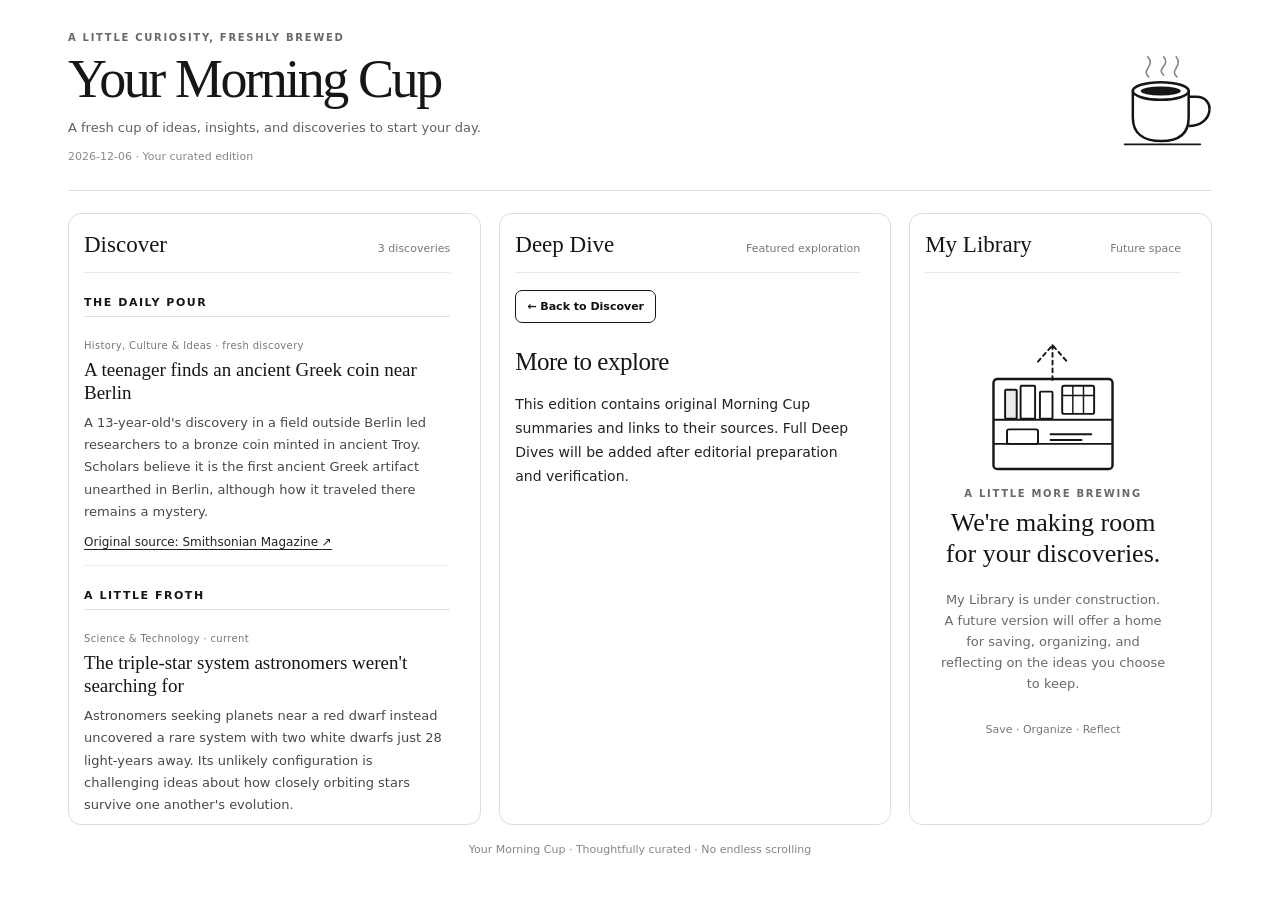
==== commit 8a5a93e1: "pilot: mirror isolated daily edition cycle testing" ====
--- a/index.html
+++ b/index.html
@@ -1,5 +1,5 @@
 <!DOCTYPE html>
-<html lang="en"><head><meta charset="utf-8"/><meta content="width=device-width, initial-scale=1" name="viewport"/><meta content="#ffffff" name="theme-color"/><meta content="Your Morning Cup: a finite, thoughtfully curated collection of ideas and discoveries." name="description"/><title>Your Morning Cup — Phase 1 Prototype</title><link rel="apple-touch-icon" sizes="180x180" href="assets/morning-cup-icon.png"/><meta name="apple-mobile-web-app-title" content="Morning Cup"/><link href="styles.css" rel="stylesheet"/><script defer="" src="app.js"></script><script defer="" src="catalog-loader.js?v=20261120-dives1"></script></head><body><main class="outer" id="ymc"><header class="hero"><div><div class="over">A little curiosity, freshly brewed</div><h1>Your Morning Cup</h1><p>A fresh cup of ideas, insights, and discoveries to start your day.</p><p style="margin-top:9px;font-size:11px;color:#888">October 28, 2026 · Freshly curated edition</p></div><img alt="Illustration of a coffee cup" class="cup" height="124" src="assets/coffee-cup.svg" width="120"/></header>
+<html lang="en"><head><meta charset="utf-8"/><meta content="width=device-width, initial-scale=1" name="viewport"/><meta content="#ffffff" name="theme-color"/><meta content="Your Morning Cup: a finite, thoughtfully curated collection of ideas and discoveries." name="description"/><title>Your Morning Cup — Phase 1 Prototype</title><link rel="apple-touch-icon" sizes="180x180" href="assets/morning-cup-icon.png"/><meta name="apple-mobile-web-app-title" content="Morning Cup"/><link href="styles.css" rel="stylesheet"/><script defer="" src="app.js"></script><script defer="" src="catalog-loader.js?v=20261120-cycle1"></script></head><body><main class="outer" id="ymc"><header class="hero"><div><div class="over">A little curiosity, freshly brewed</div><h1>Your Morning Cup</h1><p>A fresh cup of ideas, insights, and discoveries to start your day.</p><p style="margin-top:9px;font-size:11px;color:#888">October 28, 2026 · Freshly curated edition</p></div><img alt="Illustration of a coffee cup" class="cup" height="124" src="assets/coffee-cup.svg" width="120"/></header>
 <nav aria-label="Morning Cup sections" class="tabs" role="tablist"><button aria-controls="ymc-discover" aria-selected="true" class="tab" data-go="discover" role="tab">Discover</button><button aria-controls="ymc-deep" aria-selected="false" class="tab" data-go="deep" role="tab" tabindex="-1">Deep Dive</button><button aria-controls="ymc-library" aria-selected="false" class="tab" data-go="library" role="tab" tabindex="-1">Library</button></nav>
 <div class="panels"><section aria-label="Discover" class="pane active" id="ymc-discover" role="tabpanel"><div class="pane-scroll" id="ymc-scroll-discover"><div class="panehead"><h2>Discover</h2><span class="muted">8 discoveries</span></div>
 <div class="sect">The Daily Pour</div>
